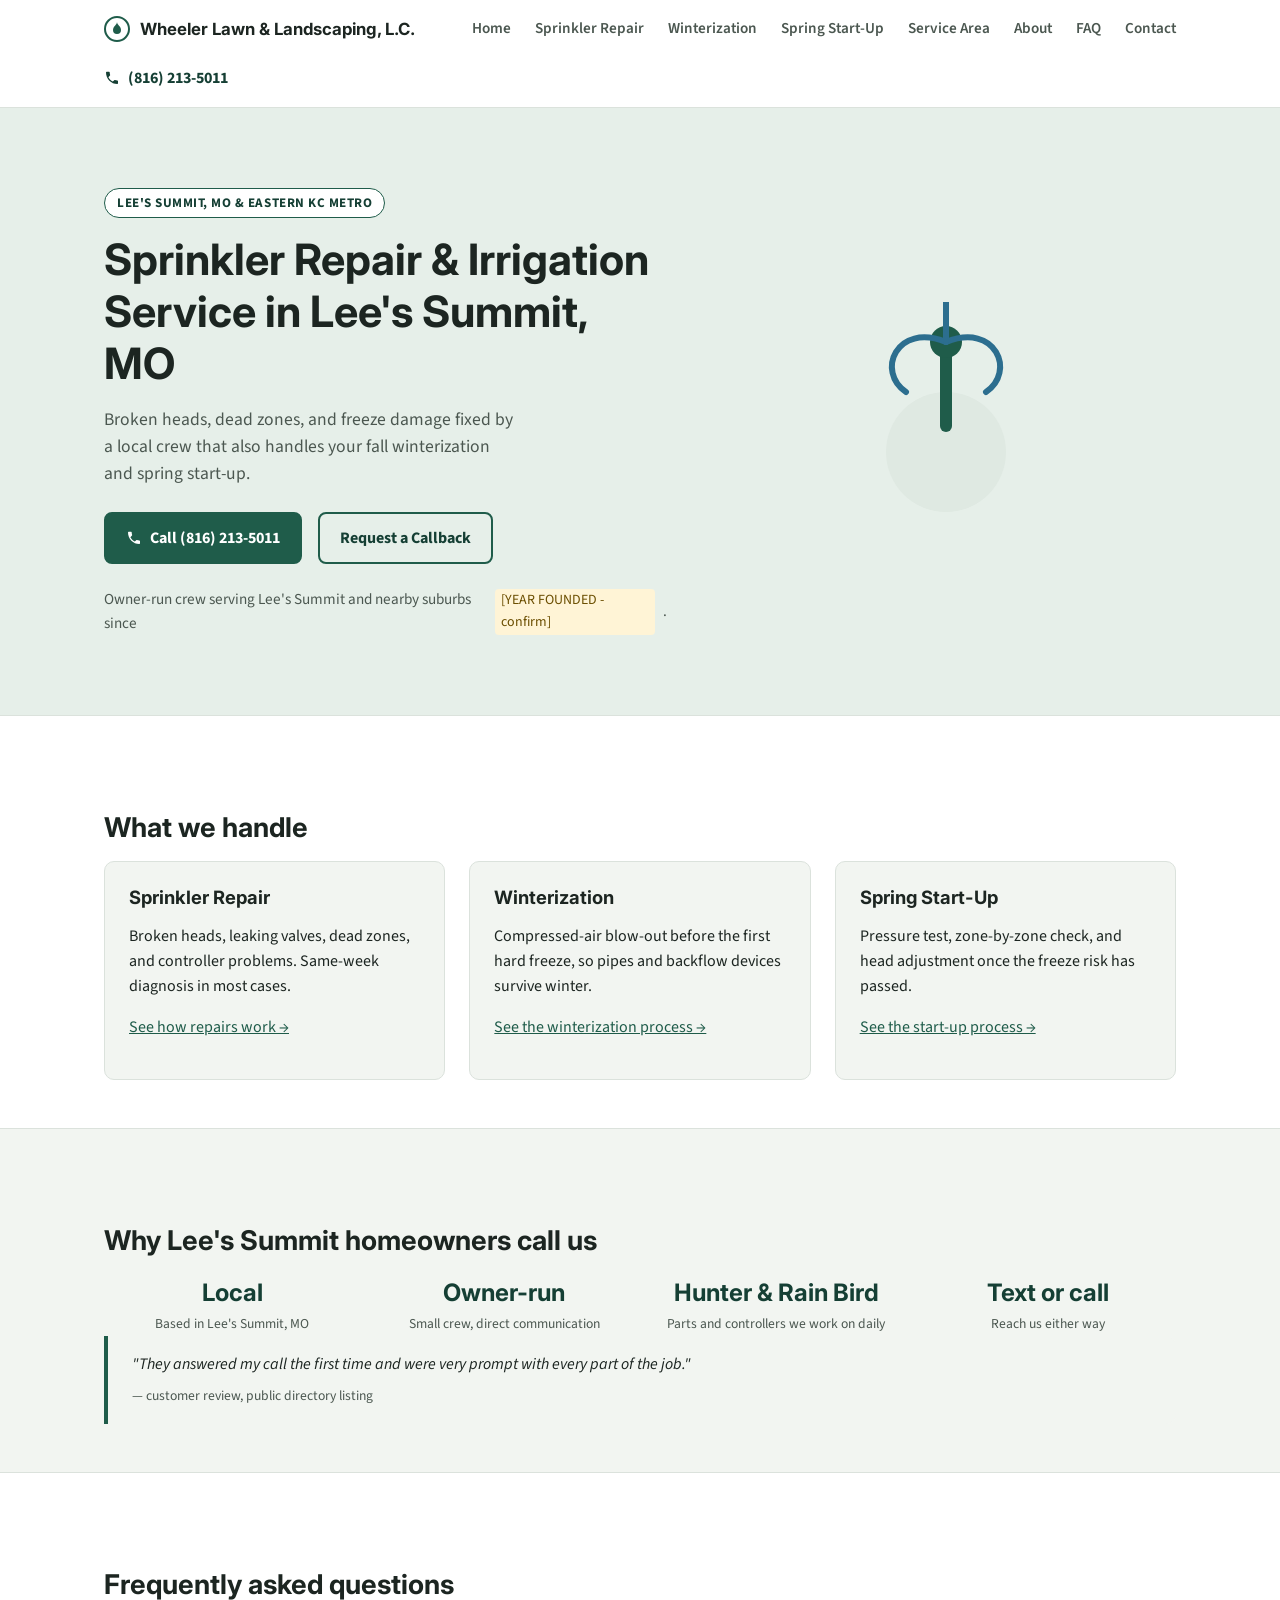
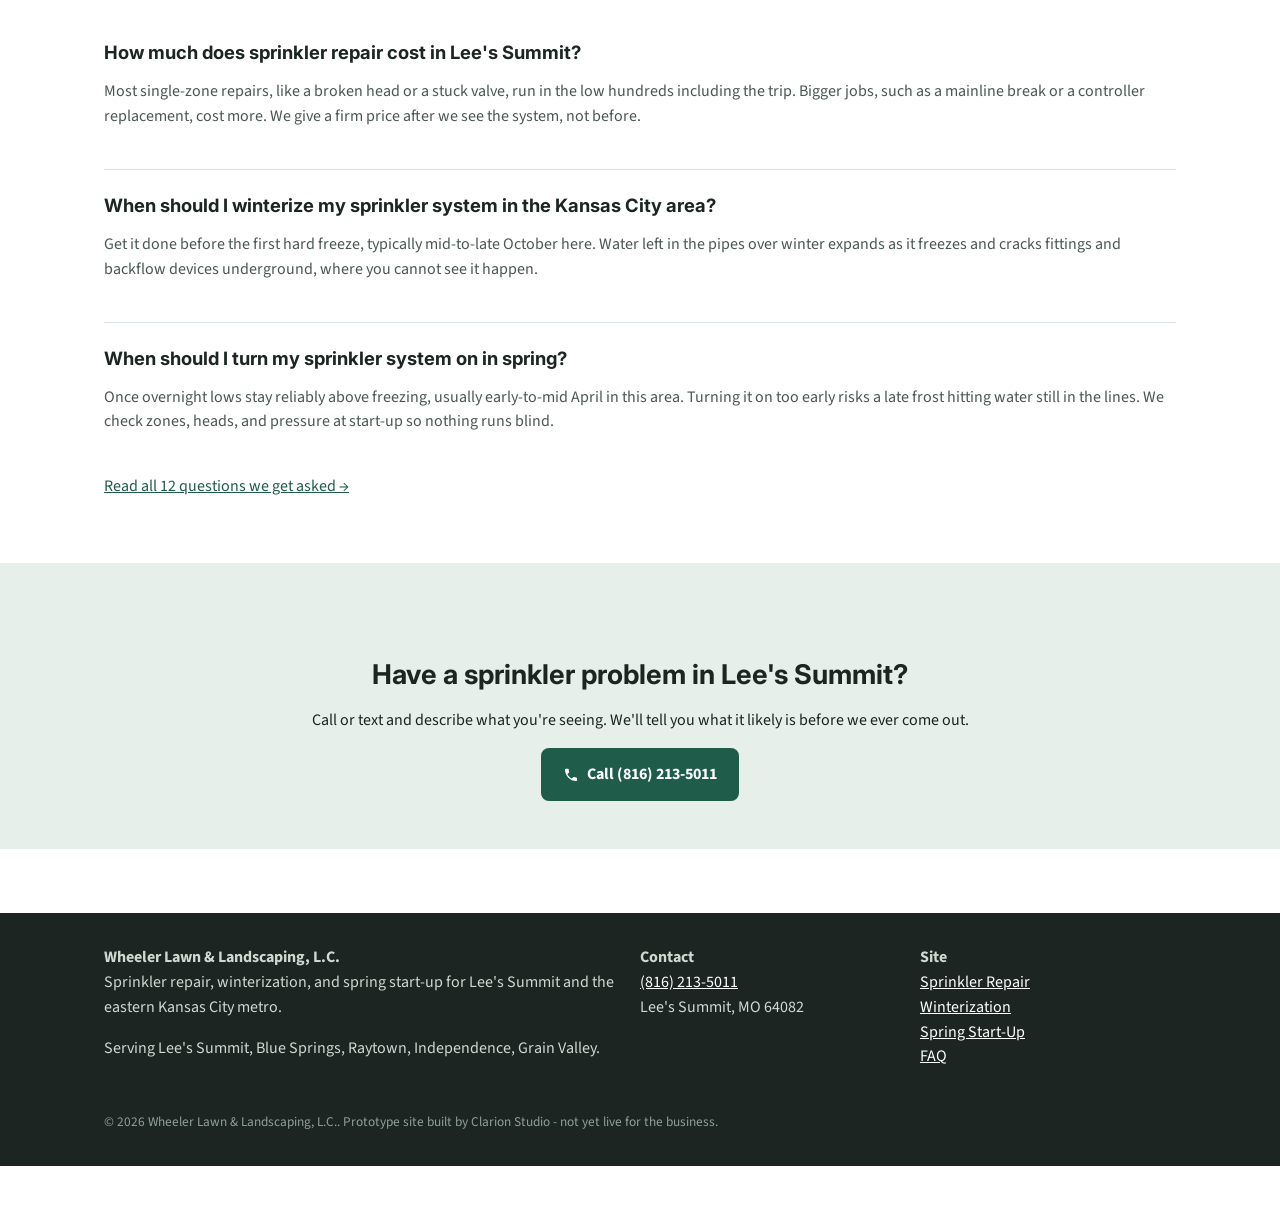
==== index.html @ 4f38b7ba "Add files via upload" ====
<!doctype html>
<html lang="en">
<head>
<meta charset="utf-8">
<title>Sprinkler Repair &amp; Irrigation | Lee's Summit, MO</title>
<meta name="description" content="Sprinkler repair, winterization, and spring start-up in Lee's Summit, MO. Local, owner-run crew serving the eastern Kansas City metro. Call (816) 213-5011.">
<meta name="viewport" content="width=device-width, initial-scale=1">
<link rel="canonical" href="https://proto-wheeler-lawn-landscaping.pages.dev/index.html">
  <meta name="robots" content="noindex">
<link rel="preconnect" href="https://fonts.googleapis.com">
<link rel="preconnect" href="https://fonts.gstatic.com" crossorigin>
<link href="https://fonts.googleapis.com/css2?family=Inter:wght@600;700;800&amp;family=Source+Sans+3:wght@400;600&amp;display=swap" rel="stylesheet">
<link rel="stylesheet" href="/styles.css">
<script type="application/ld+json">
{
  "@context": "https://schema.org",
  "@graph": [
    {
      "@type": "HomeAndConstructionBusiness",
      "@id": "https://proto-wheeler-lawn-landscaping.pages.dev/#business",
      "name": "Wheeler Lawn & Landscaping, L.C.",
      "telephone": "+18162135011",
      "url": "https://proto-wheeler-lawn-landscaping.pages.dev/",
      "priceRange": "$$",
      "address": {
        "@type": "PostalAddress",
        "addressLocality": "Lee's Summit",
        "addressRegion": "MO",
        "postalCode": "64082",
        "addressCountry": "US"
      },
      "areaServed": [
        {
          "@type": "City",
          "name": "Lee's Summit"
        },
        {
          "@type": "City",
          "name": "Blue Springs"
        },
        {
          "@type": "City",
          "name": "Raytown"
        },
        {
          "@type": "City",
          "name": "Independence"
        },
        {
          "@type": "City",
          "name": "Grain Valley"
        }
      ]
    },
    {
      "@type": "WebSite",
      "@id": "https://proto-wheeler-lawn-landscaping.pages.dev/#website",
      "url": "https://proto-wheeler-lawn-landscaping.pages.dev/",
      "name": "Wheeler Lawn & Landscaping, L.C."
    },
    {
      "@type": "FAQPage",
      "@id": "https://proto-wheeler-lawn-landscaping.pages.dev/#faq",
      "mainEntity": [
        {
          "@type": "Question",
          "name": "How much does sprinkler repair cost in Lee's Summit?",
          "acceptedAnswer": {
            "@type": "Answer",
            "text": "Most single-zone repairs, like a broken head or a stuck valve, run in the low hundreds including the trip. Bigger jobs, such as a mainline break or a controller replacement, cost more. We give a firm price after we see the system, not before."
          }
        },
        {
          "@type": "Question",
          "name": "When should I winterize my sprinkler system in the Kansas City area?",
          "acceptedAnswer": {
            "@type": "Answer",
            "text": "Get it done before the first hard freeze, typically mid-to-late October here. Water left in the pipes over winter expands as it freezes and cracks fittings and backflow devices underground, where you cannot see it happen."
          }
        },
        {
          "@type": "Question",
          "name": "When should I turn my sprinkler system on in spring?",
          "acceptedAnswer": {
            "@type": "Answer",
            "text": "Once overnight lows stay reliably above freezing, usually early-to-mid April in this area. Turning it on too early risks a late frost hitting water still in the lines. We check zones, heads, and pressure at start-up so nothing runs blind."
          }
        }
      ]
    }
  ]
}
</script>
</head>
<body>
<header class="site-header">
  <div class="wrap">
    <a class="brand" href="/index.html"><svg width="26" height="26" viewBox="0 0 26 26" fill="none" xmlns="http://www.w3.org/2000/svg" aria-hidden="true">
<circle cx="13" cy="13" r="12" stroke="#1f5c4a" stroke-width="2"/>
<path d="M13 6c0 3-4 4-4 8a4 4 0 0 0 8 0c0-4-4-5-4-8z" fill="#1f5c4a"/>
</svg><span>Wheeler Lawn &amp; Landscaping, L.C.</span></a>
    <nav class="primary" aria-label="Primary">
      <a href="/" aria-current="page">Home</a>
      <a href="/services/sprinkler-repair.html">Sprinkler Repair</a>
      <a href="/services/winterization.html">Winterization</a>
      <a href="/services/spring-startup.html">Spring Start-Up</a>
      <a href="/service-area.html">Service Area</a>
      <a href="/about.html">About</a>
      <a href="/faq.html">FAQ</a>
      <a href="/contact.html">Contact</a>
    </nav>
    <a class="header-phone" href="tel:+18162135011"><svg width="16" height="16" viewBox="0 0 24 24" fill="none" aria-hidden="true"><path d="M6.6 10.8c1.4 2.8 3.8 5.2 6.6 6.6l2.2-2.2c.3-.3.7-.4 1-.2 1.1.4 2.3.6 3.6.6.6 0 1 .4 1 1V20c0 .6-.4 1-1 1C10.9 21 3 13.1 3 3.6c0-.6.4-1 1-1H7.6c.6 0 1 .4 1 1 0 1.3.2 2.5.6 3.6.1.4 0 .8-.2 1L6.6 10.8z" fill="currentColor"/></svg>(816) 213-5011</a>
  </div>
</header>
<main>

<section class="hero">
  <div class="wrap">
    <div class="hero-copy">
      <span class="eyebrow">Lee's Summit, MO &amp; Eastern KC Metro</span>
      <h1>Sprinkler Repair &amp; Irrigation Service in Lee's Summit, MO</h1>
      <p class="lede">Broken heads, dead zones, and freeze damage fixed by a local crew that also handles your fall winterization and spring start-up.</p>
      <div class="hero-cta">
        <a class="btn btn-primary" href="tel:+18162135011"><svg width="16" height="16" viewBox="0 0 24 24" fill="none" aria-hidden="true"><path d="M6.6 10.8c1.4 2.8 3.8 5.2 6.6 6.6l2.2-2.2c.3-.3.7-.4 1-.2 1.1.4 2.3.6 3.6.6.6 0 1 .4 1 1V20c0 .6-.4 1-1 1C10.9 21 3 13.1 3 3.6c0-.6.4-1 1-1H7.6c.6 0 1 .4 1 1 0 1.3.2 2.5.6 3.6.1.4 0 .8-.2 1L6.6 10.8z" fill="currentColor"/></svg>Call (816) 213-5011</a>
        <a class="btn btn-secondary" href="/contact.html">Request a Callback</a>
      </div>
      <div class="proof-line">Owner-run crew serving Lee's Summit and nearby suburbs since <span class="tbd">[YEAR FOUNDED - confirm]</span>.</div>
    </div>
    <div class="hero-art" aria-hidden="true">
      <svg width="220" height="220" viewBox="0 0 220 220" fill="none">
        <circle cx="110" cy="150" r="60" fill="#dfe9e2"/>
        <rect x="104" y="40" width="12" height="90" rx="6" fill="#1f5c4a"/>
        <circle cx="110" cy="40" r="16" fill="#1f5c4a"/>
        <path d="M110 40 C60 20 40 70 70 90" stroke="#2c6e8f" stroke-width="6" fill="none" stroke-linecap="round"/>
        <path d="M110 40 C160 20 180 70 150 90" stroke="#2c6e8f" stroke-width="6" fill="none" stroke-linecap="round"/>
        <path d="M110 40 C110 -6 110 -6 110 -6" stroke="#2c6e8f" stroke-width="6" fill="none" stroke-linecap="round"/>
      </svg>
    </div>
  </div>
</section>

<section class="section-pad">
  <div class="wrap">
    <h2>What we handle</h2>
    <div class="grid-3">
      <div class="card">
        <h3>Sprinkler Repair</h3>
        <p>Broken heads, leaking valves, dead zones, and controller problems. Same-week diagnosis in most cases.</p>
        <p><a href="/services/sprinkler-repair.html">See how repairs work &rarr;</a></p>
      </div>
      <div class="card">
        <h3>Winterization</h3>
        <p>Compressed-air blow-out before the first hard freeze, so pipes and backflow devices survive winter.</p>
        <p><a href="/services/winterization.html">See the winterization process &rarr;</a></p>
      </div>
      <div class="card">
        <h3>Spring Start-Up</h3>
        <p>Pressure test, zone-by-zone check, and head adjustment once the freeze risk has passed.</p>
        <p><a href="/services/spring-startup.html">See the start-up process &rarr;</a></p>
      </div>
    </div>
  </div>
</section>

<section class="section-pad" style="background:var(--paper-soft);border-top:1px solid var(--line);border-bottom:1px solid var(--line)">
  <div class="wrap">
    <h2>Why Lee's Summit homeowners call us</h2>
    <div class="facts">
      <div class="fact"><strong>Local</strong><span>Based in Lee's Summit, MO</span></div>
      <div class="fact"><strong>Owner-run</strong><span>Small crew, direct communication</span></div>
      <div class="fact"><strong>Hunter &amp; Rain Bird</strong><span>Parts and controllers we work on daily</span></div>
      <div class="fact"><strong>Text or call</strong><span>Reach us either way</span></div>
    </div>
    <div class="review">
      <p>"They answered my call the first time and were very prompt with every part of the job."</p>
      <cite>&mdash; customer review, public directory listing</cite>
    </div>
  </div>
</section>

<section class="section-pad">
  <div class="wrap">
    <h2>Frequently asked questions</h2>
    <div class="qa"><h3>How much does sprinkler repair cost in Lee's Summit?</h3><p class="answer">Most single-zone repairs, like a broken head or a stuck valve, run in the low hundreds including the trip. Bigger jobs, such as a mainline break or a controller replacement, cost more. We give a firm price after we see the system, not before.</p></div>
    <div class="qa"><h3>When should I winterize my sprinkler system in the Kansas City area?</h3><p class="answer">Get it done before the first hard freeze, typically mid-to-late October here. Water left in the pipes over winter expands as it freezes and cracks fittings and backflow devices underground, where you cannot see it happen.</p></div>
    <div class="qa"><h3>When should I turn my sprinkler system on in spring?</h3><p class="answer">Once overnight lows stay reliably above freezing, usually early-to-mid April in this area. Turning it on too early risks a late frost hitting water still in the lines. We check zones, heads, and pressure at start-up so nothing runs blind.</p></div>
    <p><a href="/faq.html">Read all 12 questions we get asked &rarr;</a></p>
  </div>
</section>

<section class="section-pad" style="background:var(--accent-soft)">
  <div class="wrap" style="text-align:center">
    <h2>Have a sprinkler problem in Lee's Summit?</h2>
    <p>Call or text and describe what you're seeing. We'll tell you what it likely is before we ever come out.</p>
    <a class="btn btn-primary" href="tel:+18162135011"><svg width="16" height="16" viewBox="0 0 24 24" fill="none" aria-hidden="true"><path d="M6.6 10.8c1.4 2.8 3.8 5.2 6.6 6.6l2.2-2.2c.3-.3.7-.4 1-.2 1.1.4 2.3.6 3.6.6.6 0 1 .4 1 1V20c0 .6-.4 1-1 1C10.9 21 3 13.1 3 3.6c0-.6.4-1 1-1H7.6c.6 0 1 .4 1 1 0 1.3.2 2.5.6 3.6.1.4 0 .8-.2 1L6.6 10.8z" fill="currentColor"/></svg>Call (816) 213-5011</a>
  </div>
</section>

</main>
<footer class="site-footer">
  <div class="wrap">
    <div class="foot-grid">
      <div>
        <strong>Wheeler Lawn &amp; Landscaping, L.C.</strong>
        <p>Sprinkler repair, winterization, and spring start-up for Lee's Summit and the eastern Kansas City metro.</p>
        <p>Serving Lee's Summit, Blue Springs, Raytown, Independence, Grain Valley.</p>
      </div>
      <div>
        <strong>Contact</strong>
        <p><a href="tel:+18162135011">(816) 213-5011</a><br>Lee's Summit, MO 64082</p>
      </div>
      <div>
        <strong>Site</strong>
        <p><a href="/services/sprinkler-repair.html">Sprinkler Repair</a><br>
        <a href="/services/winterization.html">Winterization</a><br>
        <a href="/services/spring-startup.html">Spring Start-Up</a><br>
        <a href="/faq.html">FAQ</a></p>
      </div>
    </div>
    <small>&copy; 2026 Wheeler Lawn &amp; Landscaping, L.C.. Prototype site built by Clarion Studio - not yet live for the business.</small>
  </div>
</footer>
<div class="call-bar">
  <div class="wrap">
    <a class="call" href="tel:+18162135011"><svg width="16" height="16" viewBox="0 0 24 24" fill="none" aria-hidden="true"><path d="M6.6 10.8c1.4 2.8 3.8 5.2 6.6 6.6l2.2-2.2c.3-.3.7-.4 1-.2 1.1.4 2.3.6 3.6.6.6 0 1 .4 1 1V20c0 .6-.4 1-1 1C10.9 21 3 13.1 3 3.6c0-.6.4-1 1-1H7.6c.6 0 1 .4 1 1 0 1.3.2 2.5.6 3.6.1.4 0 .8-.2 1L6.6 10.8z" fill="currentColor"/></svg>Call (816) 213-5011</a>
    <a class="text" href="tel:+18162135011"><svg width="16" height="16" viewBox="0 0 24 24" fill="none" aria-hidden="true"><path d="M4 4h16v12H7l-3 3V4z" fill="currentColor"/></svg>Text Us</a>
  </div>
</div>
</body>
</html>
---- styles.css ----
/* Wheeler Lawn & Landscaping — prototype site styles */
:root{
  --ink:#1c2521;
  --ink-soft:#4b5750;
  --paper:#ffffff;
  --paper-soft:#f2f5f1;
  --line:#dbe2dc;
  --accent:#1f5c4a;
  --accent-dark:#153f34;
  --accent-soft:#e6efe9;
  --sky:#2c6e8f;
  --radius:10px;
  --max:1120px;
  --sp-1:8px;
  --sp-2:16px;
  --sp-3:24px;
  --sp-4:32px;
  --sp-5:48px;
  --sp-6:64px;
}
*{box-sizing:border-box}
html{-webkit-text-size-adjust:100%}
body{
  margin:0;
  font-family:"Source Sans 3", Arial, Helvetica, sans-serif;
  color:var(--ink);
  background:var(--paper);
  line-height:1.55;
  padding-bottom:64px; /* room for sticky call bar on mobile */
}
h1,h2,h3{
  font-family:"Inter", Arial, Helvetica, sans-serif;
  font-weight:700;
  line-height:1.2;
  color:var(--ink);
  margin:0 0 var(--sp-2);
}
h1{font-size:clamp(1.9rem,4.5vw,2.7rem)}
h2{font-size:clamp(1.35rem,3vw,1.7rem);margin-top:var(--sp-5)}
h3{font-size:1.15rem;margin-top:var(--sp-3)}
p{margin:0 0 var(--sp-2)}
a{color:var(--accent)}
a:hover{color:var(--accent-dark)}
.wrap{max-width:var(--max);margin:0 auto;padding:0 var(--sp-3)}
img{max-width:100%;display:block}

/* header */
.site-header{border-bottom:1px solid var(--line);background:var(--paper)}
.site-header .wrap{display:flex;align-items:center;justify-content:space-between;padding-top:var(--sp-2);padding-bottom:var(--sp-2);gap:var(--sp-3);flex-wrap:wrap}
.brand{display:flex;align-items:center;gap:10px;font-family:"Inter",sans-serif;font-weight:700;font-size:1.05rem;color:var(--ink);text-decoration:none}
.brand svg{flex:none}
nav.primary{display:flex;gap:var(--sp-3);flex-wrap:wrap;font-size:.95rem}
nav.primary a{color:var(--ink-soft);text-decoration:none;font-weight:600}
nav.primary a:hover{color:var(--accent)}
.header-phone{display:flex;align-items:center;gap:8px;font-weight:700;color:var(--accent-dark);text-decoration:none;white-space:nowrap}
.header-phone svg{flex:none}

/* hero */
.hero{background:var(--accent-soft);border-bottom:1px solid var(--line)}
.hero .wrap{padding-top:var(--sp-6);padding-bottom:var(--sp-6);display:grid;grid-template-columns:1.1fr .9fr;gap:var(--sp-5);align-items:center}
.hero .eyebrow{display:inline-block;font-size:.82rem;font-weight:700;letter-spacing:.04em;text-transform:uppercase;color:var(--accent-dark);background:#fff;border:1px solid var(--accent);border-radius:999px;padding:4px 12px;margin-bottom:var(--sp-2)}
.hero .lede{font-size:1.1rem;color:var(--ink-soft);max-width:46ch}
.hero-cta{display:flex;gap:var(--sp-2);flex-wrap:wrap;margin-top:var(--sp-3)}
.hero-art{display:flex;align-items:center;justify-content:center}
.proof-line{margin-top:var(--sp-3);font-size:.95rem;color:var(--ink-soft);display:flex;align-items:center;gap:8px}

/* buttons */
.btn{display:inline-flex;align-items:center;gap:8px;font-weight:700;text-decoration:none;padding:12px 20px;border-radius:8px;font-size:1rem;border:2px solid var(--accent)}
.btn-primary{background:var(--accent);color:#fff}
.btn-primary:hover{background:var(--accent-dark);border-color:var(--accent-dark);color:#fff}
.btn-secondary{background:transparent;color:var(--accent-dark)}
.btn-secondary:hover{background:#fff}

/* sections */
section{padding:var(--sp-2) 0}
.section-pad{padding:var(--sp-5) 0}
.grid-3{display:grid;grid-template-columns:repeat(3,1fr);gap:var(--sp-3)}
.grid-2{display:grid;grid-template-columns:1fr 1fr;gap:var(--sp-3)}
.card{background:var(--paper-soft);border:1px solid var(--line);border-radius:var(--radius);padding:var(--sp-3)}
.card h3{margin-top:0}
.facts{display:grid;grid-template-columns:repeat(4,1fr);gap:var(--sp-2);text-align:center}
.facts .fact strong{display:block;font-family:"Inter",sans-serif;font-size:1.5rem;color:var(--accent-dark)}
.facts .fact span{font-size:.85rem;color:var(--ink-soft)}

/* qa blocks */
.qa{border-top:1px solid var(--line);padding:var(--sp-3) 0}
.qa:first-of-type{border-top:none}
.qa h2,.qa h3{margin-top:0}
.qa .answer{color:var(--ink-soft)}

/* review */
.review{border-left:4px solid var(--accent);padding:var(--sp-2) var(--sp-3);background:var(--paper-soft);border-radius:0 var(--radius) var(--radius) 0}
.review p{font-style:italic;margin-bottom:6px}
.review cite{font-style:normal;font-size:.85rem;color:var(--ink-soft)}

/* tables */
table{width:100%;border-collapse:collapse;margin:var(--sp-2) 0}
th,td{text-align:left;padding:10px 12px;border-bottom:1px solid var(--line)}
th{font-family:"Inter",sans-serif;font-size:.85rem;text-transform:uppercase;letter-spacing:.03em;color:var(--ink-soft)}

/* service area list */
.area-list{display:grid;grid-template-columns:repeat(3,1fr);gap:8px 24px;list-style:none;margin:var(--sp-2) 0;padding:0}
.area-list li{padding:8px 0;border-bottom:1px dashed var(--line)}

/* placeholders */
.tbd{background:#fff4d6;color:#6b4e00;padding:1px 6px;border-radius:4px;font-size:.92em}

/* footer */
footer.site-footer{background:var(--ink);color:#cfd8d1;margin-top:var(--sp-6)}
footer.site-footer .wrap{padding:var(--sp-4) var(--sp-3)}
footer.site-footer a{color:#fff}
footer.site-footer .foot-grid{display:grid;grid-template-columns:2fr 1fr 1fr;gap:var(--sp-3);margin-bottom:var(--sp-3)}
footer.site-footer small{color:#8fa098}

/* sticky mobile call bar */
.call-bar{position:fixed;left:0;right:0;bottom:0;display:none;background:var(--accent-dark);color:#fff;z-index:50;box-shadow:0 -2px 10px rgba(0,0,0,.15)}
.call-bar .wrap{display:flex;padding:0;max-width:none}
.call-bar a{flex:1;text-align:center;padding:14px 10px;color:#fff;text-decoration:none;font-weight:700;font-size:.95rem;display:flex;align-items:center;justify-content:center;gap:8px}
.call-bar a.call{background:var(--accent)}
.call-bar a.text{background:var(--accent-dark);border-left:1px solid rgba(255,255,255,.2)}

@media (max-width:860px){
  .hero .wrap{grid-template-columns:1fr}
  .hero-art{order:-1;max-width:220px;margin:0 auto}
  .grid-3{grid-template-columns:1fr}
  .grid-2{grid-template-columns:1fr}
  .facts{grid-template-columns:repeat(2,1fr)}
  .area-list{grid-template-columns:repeat(2,1fr)}
  footer.site-footer .foot-grid{grid-template-columns:1fr}
  .call-bar{display:block}
  body{padding-bottom:56px}
}
@media (max-width:480px){
  .area-list{grid-template-columns:1fr}
}
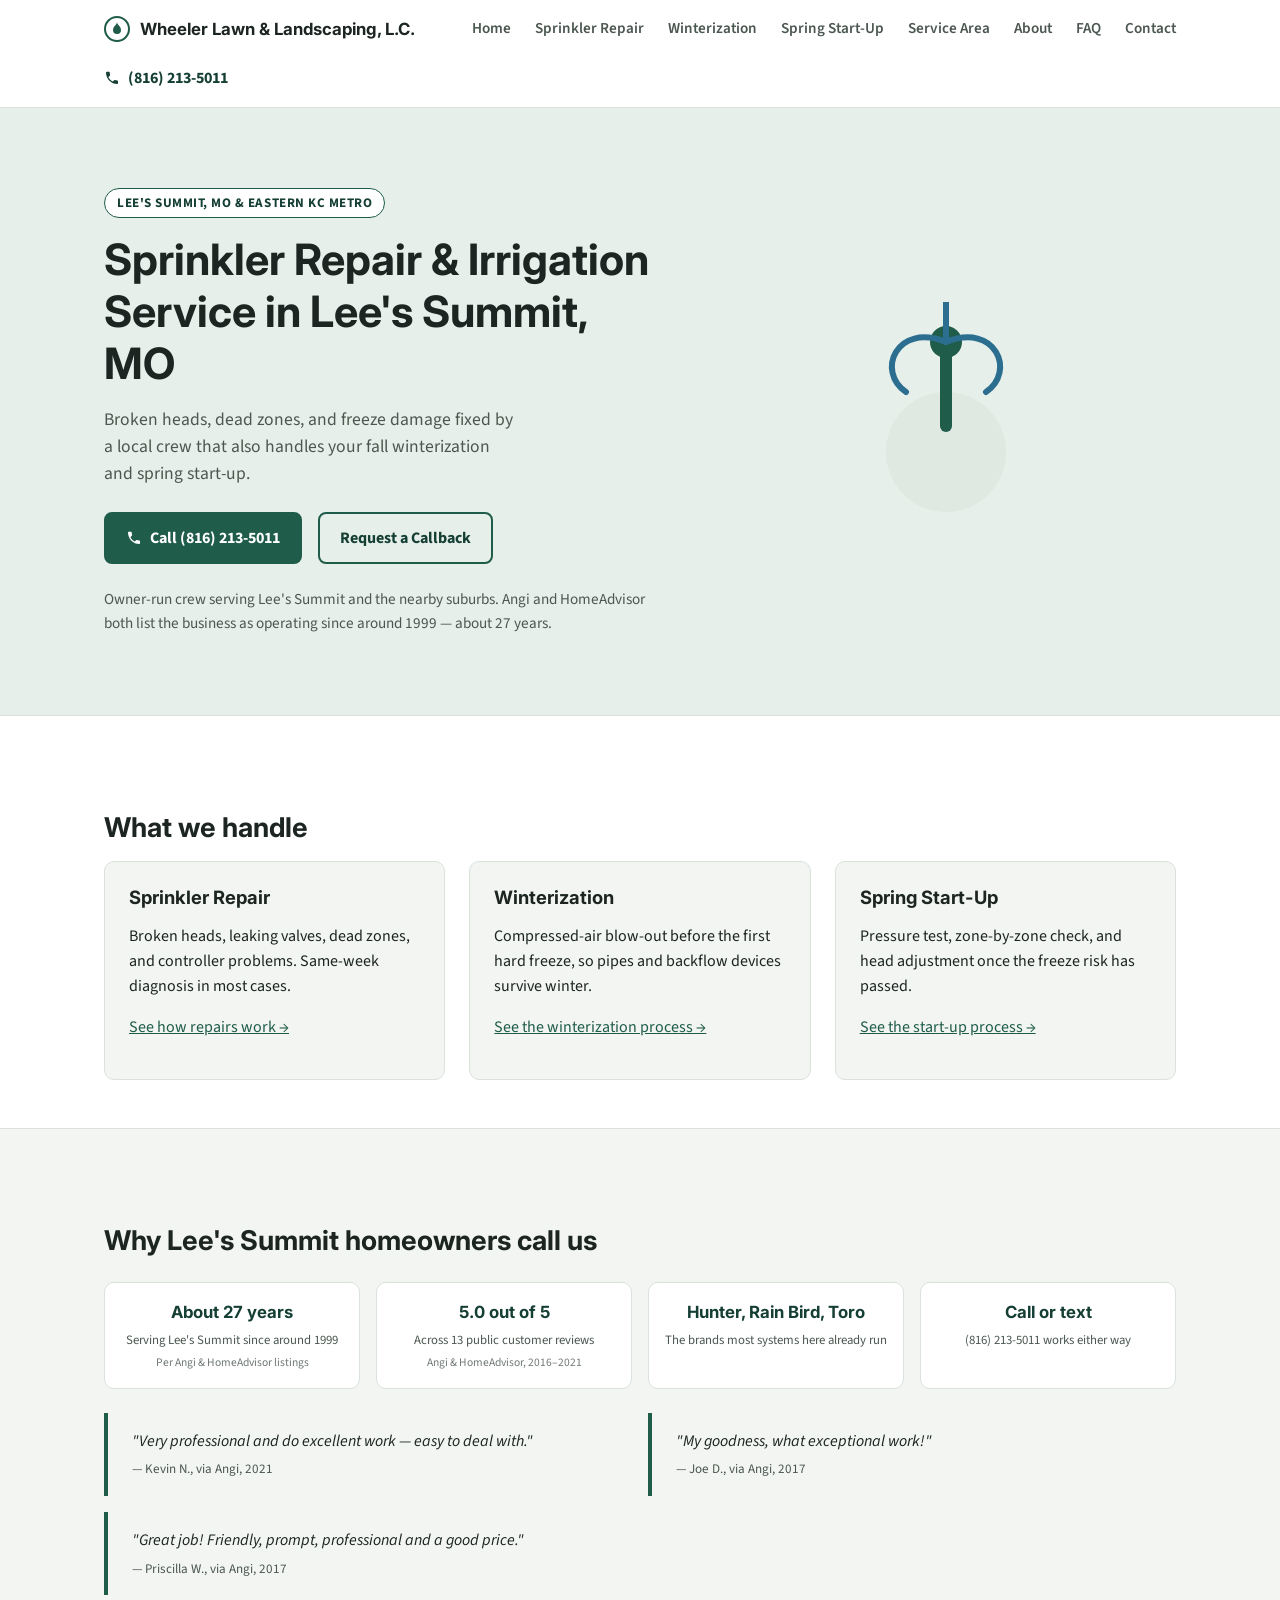
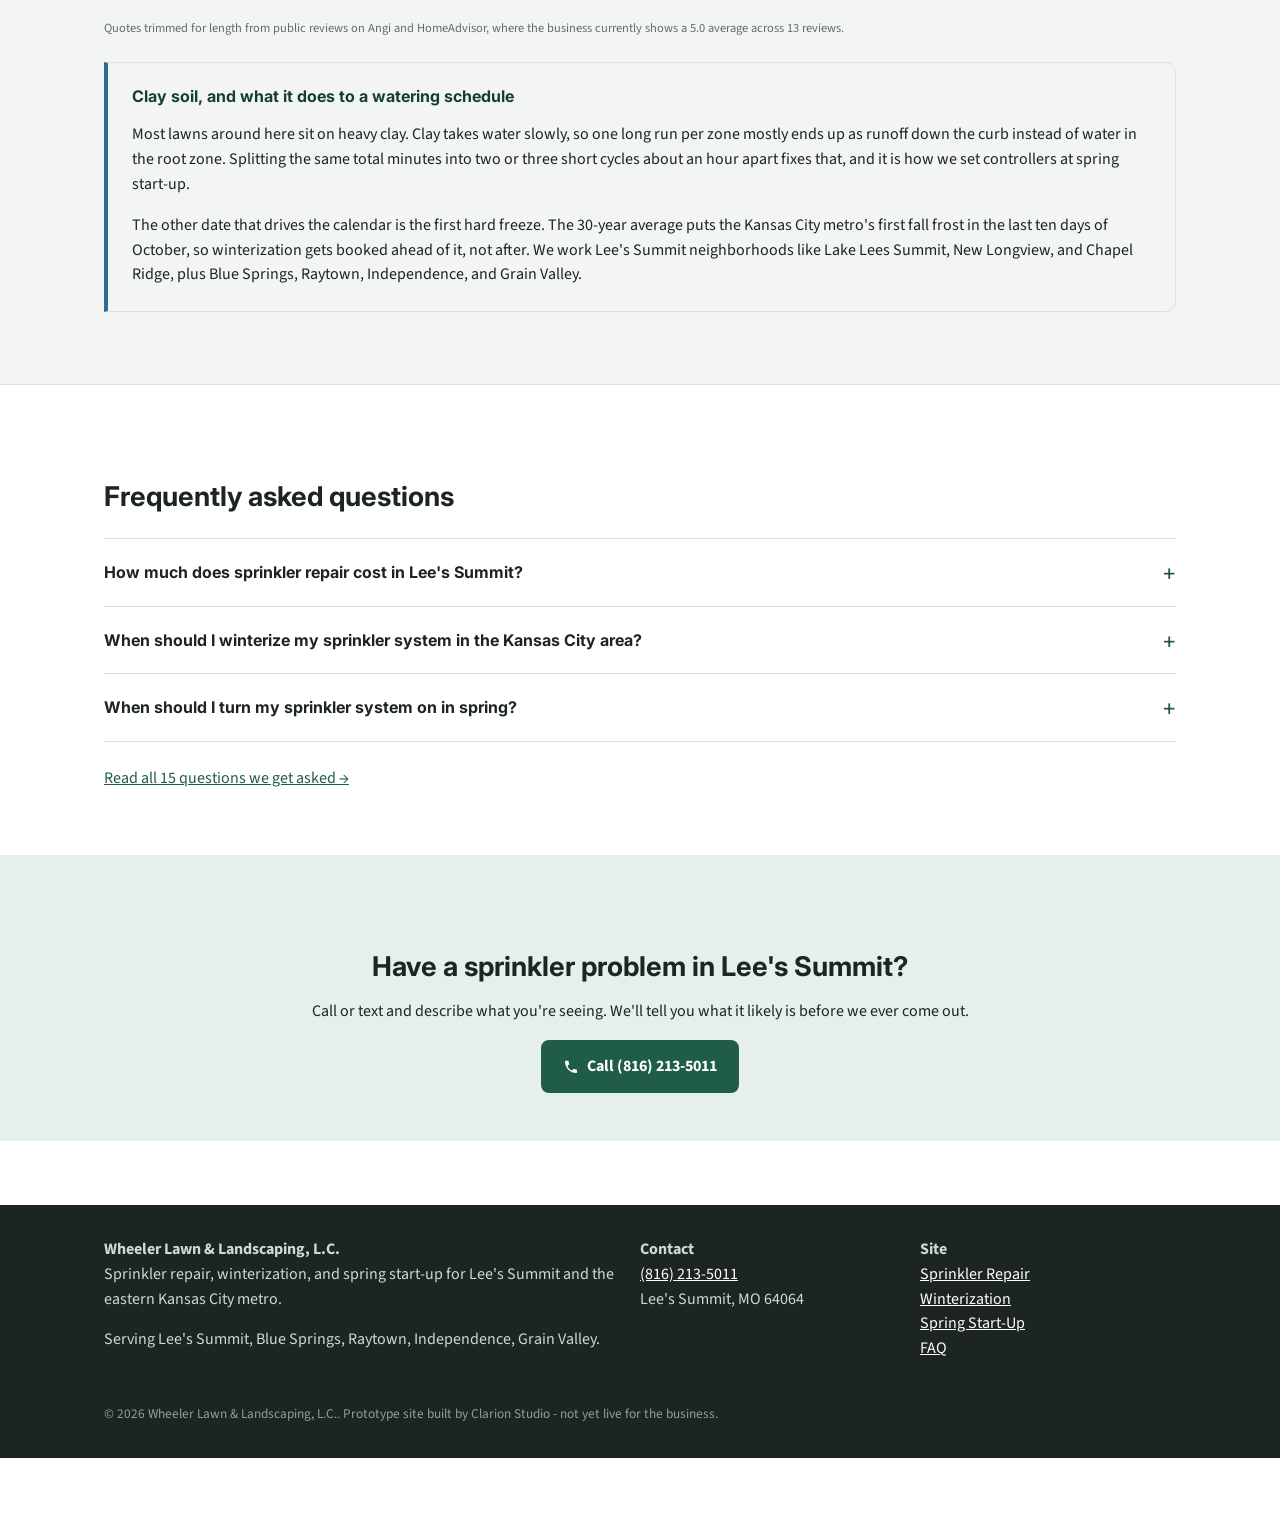
==== commit 0bdb892d: "Add files via upload" ====
--- a/index.html
+++ b/index.html
@@ -5,7 +5,7 @@
 <title>Sprinkler Repair &amp; Irrigation | Lee's Summit, MO</title>
 <meta name="description" content="Sprinkler repair, winterization, and spring start-up in Lee's Summit, MO. Local, owner-run crew serving the eastern Kansas City metro. Call (816) 213-5011.">
 <meta name="viewport" content="width=device-width, initial-scale=1">
-<link rel="canonical" href="https://proto-wheeler-lawn-landscaping.pages.dev/index.html">
+<link rel="canonical" href="https://wheeler-lawn-landscaping.pages.dev/index.html">
   <meta name="robots" content="noindex">
 <link rel="preconnect" href="https://fonts.googleapis.com">
 <link rel="preconnect" href="https://fonts.gstatic.com" crossorigin>
@@ -17,16 +17,16 @@
   "@graph": [
     {
       "@type": "HomeAndConstructionBusiness",
-      "@id": "https://proto-wheeler-lawn-landscaping.pages.dev/#business",
+      "@id": "https://wheeler-lawn-landscaping.pages.dev/#business",
       "name": "Wheeler Lawn & Landscaping, L.C.",
       "telephone": "+18162135011",
-      "url": "https://proto-wheeler-lawn-landscaping.pages.dev/",
+      "url": "https://wheeler-lawn-landscaping.pages.dev/",
       "priceRange": "$$",
       "address": {
         "@type": "PostalAddress",
         "addressLocality": "Lee's Summit",
         "addressRegion": "MO",
-        "postalCode": "64082",
+        "postalCode": "64064",
         "addressCountry": "US"
       },
       "areaServed": [
@@ -54,13 +54,13 @@
     },
     {
       "@type": "WebSite",
-      "@id": "https://proto-wheeler-lawn-landscaping.pages.dev/#website",
-      "url": "https://proto-wheeler-lawn-landscaping.pages.dev/",
+      "@id": "https://wheeler-lawn-landscaping.pages.dev/#website",
+      "url": "https://wheeler-lawn-landscaping.pages.dev/",
       "name": "Wheeler Lawn & Landscaping, L.C."
     },
     {
       "@type": "FAQPage",
-      "@id": "https://proto-wheeler-lawn-landscaping.pages.dev/#faq",
+      "@id": "https://wheeler-lawn-landscaping.pages.dev/#faq",
       "mainEntity": [
         {
           "@type": "Question",
@@ -124,7 +124,7 @@
         <a class="btn btn-primary" href="tel:+18162135011"><svg width="16" height="16" viewBox="0 0 24 24" fill="none" aria-hidden="true"><path d="M6.6 10.8c1.4 2.8 3.8 5.2 6.6 6.6l2.2-2.2c.3-.3.7-.4 1-.2 1.1.4 2.3.6 3.6.6.6 0 1 .4 1 1V20c0 .6-.4 1-1 1C10.9 21 3 13.1 3 3.6c0-.6.4-1 1-1H7.6c.6 0 1 .4 1 1 0 1.3.2 2.5.6 3.6.1.4 0 .8-.2 1L6.6 10.8z" fill="currentColor"/></svg>Call (816) 213-5011</a>
         <a class="btn btn-secondary" href="/contact.html">Request a Callback</a>
       </div>
-      <div class="proof-line">Owner-run crew serving Lee's Summit and nearby suburbs since <span class="tbd">[YEAR FOUNDED - confirm]</span>.</div>
+      <div class="proof-line">Owner-run crew serving Lee's Summit and the nearby suburbs. Angi and HomeAdvisor both list the business as operating since around 1999 &mdash; about 27 years.</div>
     </div>
     <div class="hero-art" aria-hidden="true">
       <svg width="220" height="220" viewBox="0 0 220 220" fill="none">
@@ -165,15 +165,47 @@
 <section class="section-pad" style="background:var(--paper-soft);border-top:1px solid var(--line);border-bottom:1px solid var(--line)">
   <div class="wrap">
     <h2>Why Lee's Summit homeowners call us</h2>
-    <div class="facts">
-      <div class="fact"><strong>Local</strong><span>Based in Lee's Summit, MO</span></div>
-      <div class="fact"><strong>Owner-run</strong><span>Small crew, direct communication</span></div>
-      <div class="fact"><strong>Hunter &amp; Rain Bird</strong><span>Parts and controllers we work on daily</span></div>
-      <div class="fact"><strong>Text or call</strong><span>Reach us either way</span></div>
-    </div>
-    <div class="review">
-      <p>"They answered my call the first time and were very prompt with every part of the job."</p>
-      <cite>&mdash; customer review, public directory listing</cite>
+    <div class="trust-bar">
+      <div class="trust-chip">
+        <strong>About 27 years</strong>
+        <span>Serving Lee's Summit since around 1999</span>
+        <small>Per Angi &amp; HomeAdvisor listings</small>
+      </div>
+      <div class="trust-chip">
+        <strong>5.0 out of 5</strong>
+        <span>Across 13 public customer reviews</span>
+        <small>Angi &amp; HomeAdvisor, 2016&ndash;2021</small>
+      </div>
+      <div class="trust-chip">
+        <strong>Hunter, Rain Bird, Toro</strong>
+        <span>The brands most systems here already run</span>
+      </div>
+      <div class="trust-chip">
+        <strong>Call or text</strong>
+        <span>(816) 213-5011 works either way</span>
+      </div>
+    </div>
+
+    <div class="review-grid">
+      <div class="review-card">
+        <p>"Very professional and do excellent work &mdash; easy to deal with."</p>
+        <cite>&mdash; Kevin N., via Angi, 2021</cite>
+      </div>
+      <div class="review-card">
+        <p>"My goodness, what exceptional work!"</p>
+        <cite>&mdash; Joe D., via Angi, 2017</cite>
+      </div>
+      <div class="review-card">
+        <p>"Great job! Friendly, prompt, professional and a good price."</p>
+        <cite>&mdash; Priscilla W., via Angi, 2017</cite>
+      </div>
+    </div>
+    <p class="source-note">Quotes trimmed for length from public reviews on Angi and HomeAdvisor, where the business currently shows a 5.0 average across 13 reviews.</p>
+
+    <div class="local-detail">
+      <h3>Clay soil, and what it does to a watering schedule</h3>
+      <p>Most lawns around here sit on heavy clay. Clay takes water slowly, so one long run per zone mostly ends up as runoff down the curb instead of water in the root zone. Splitting the same total minutes into two or three short cycles about an hour apart fixes that, and it is how we set controllers at spring start-up.</p>
+      <p>The other date that drives the calendar is the first hard freeze. The 30-year average puts the Kansas City metro's first fall frost in the last ten days of October, so winterization gets booked ahead of it, not after. We work Lee's Summit neighborhoods like Lake Lees Summit, New Longview, and Chapel Ridge, plus Blue Springs, Raytown, Independence, and Grain Valley.</p>
     </div>
   </div>
 </section>
@@ -181,10 +213,21 @@
 <section class="section-pad">
   <div class="wrap">
     <h2>Frequently asked questions</h2>
-    <div class="qa"><h3>How much does sprinkler repair cost in Lee's Summit?</h3><p class="answer">Most single-zone repairs, like a broken head or a stuck valve, run in the low hundreds including the trip. Bigger jobs, such as a mainline break or a controller replacement, cost more. We give a firm price after we see the system, not before.</p></div>
-    <div class="qa"><h3>When should I winterize my sprinkler system in the Kansas City area?</h3><p class="answer">Get it done before the first hard freeze, typically mid-to-late October here. Water left in the pipes over winter expands as it freezes and cracks fittings and backflow devices underground, where you cannot see it happen.</p></div>
-    <div class="qa"><h3>When should I turn my sprinkler system on in spring?</h3><p class="answer">Once overnight lows stay reliably above freezing, usually early-to-mid April in this area. Turning it on too early risks a late frost hitting water still in the lines. We check zones, heads, and pressure at start-up so nothing runs blind.</p></div>
-    <p><a href="/faq.html">Read all 12 questions we get asked &rarr;</a></p>
+    <div class="faq-accordion">
+      <details class="faq-item">
+        <summary>How much does sprinkler repair cost in Lee's Summit?</summary>
+        <p class="answer">Most single-zone repairs, like a broken head or a stuck valve, run in the low hundreds including the trip. Bigger jobs, such as a mainline break or a controller replacement, cost more. We give a firm price after we see the system, not before.</p>
+      </details>
+      <details class="faq-item">
+        <summary>When should I winterize my sprinkler system in the Kansas City area?</summary>
+        <p class="answer">Get it done before the first hard freeze, typically mid-to-late October here. Water left in the pipes over winter expands as it freezes and cracks fittings and backflow devices underground, where you cannot see it happen.</p>
+      </details>
+      <details class="faq-item">
+        <summary>When should I turn my sprinkler system on in spring?</summary>
+        <p class="answer">Once overnight lows stay reliably above freezing, usually early-to-mid April in this area. Turning it on too early risks a late frost hitting water still in the lines. We check zones, heads, and pressure at start-up so nothing runs blind.</p>
+      </details>
+    </div>
+    <p><a href="/faq.html">Read all 15 questions we get asked &rarr;</a></p>
   </div>
 </section>
 
@@ -207,7 +250,7 @@
       </div>
       <div>
         <strong>Contact</strong>
-        <p><a href="tel:+18162135011">(816) 213-5011</a><br>Lee's Summit, MO 64082</p>
+        <p><a href="tel:+18162135011">(816) 213-5011</a><br>Lee's Summit, MO 64064</p>
       </div>
       <div>
         <strong>Site</strong>
--- a/styles.css
+++ b/styles.css
@@ -133,3 +133,43 @@
 @media (max-width:480px){
   .area-list{grid-template-columns:1fr}
 }
+
+/* trust bar — concrete stat chips */
+.trust-bar{display:grid;grid-template-columns:repeat(4,1fr);gap:var(--sp-2);margin:var(--sp-3) 0}
+.trust-chip{background:var(--paper);border:1px solid var(--line);border-radius:var(--radius);padding:var(--sp-2);text-align:center}
+.trust-chip strong{display:block;font-family:"Inter",sans-serif;font-size:1.05rem;color:var(--accent-dark);margin-bottom:2px}
+.trust-chip span{font-size:.8rem;color:var(--ink-soft)}
+.trust-chip small{display:block;font-size:.72rem;color:var(--ink-soft);opacity:.8;margin-top:2px}
+
+/* review grid — real attributed testimonials */
+.review-grid{display:grid;grid-template-columns:repeat(2,1fr);gap:var(--sp-2);margin:var(--sp-3) 0}
+.review-card{border-left:4px solid var(--accent);padding:var(--sp-2) var(--sp-3);background:var(--paper-soft);border-radius:0 var(--radius) var(--radius) 0}
+.review-card p{font-style:italic;margin-bottom:6px}
+.review-card cite{font-style:normal;font-size:.82rem;color:var(--ink-soft);display:block}
+
+/* local-detail callout */
+.local-detail{background:var(--paper-soft);border:1px solid var(--line);border-left:4px solid var(--sky);border-radius:0 var(--radius) var(--radius) 0;padding:var(--sp-3);margin:var(--sp-3) 0}
+.local-detail h3{margin-top:0;font-size:1rem;color:var(--accent-dark)}
+.local-detail p:last-child{margin-bottom:0}
+
+/* native <details> accordion — deploy-safe, zero JS, content present without it */
+.faq-accordion{border-top:1px solid var(--line);margin:var(--sp-3) 0}
+details.faq-item{border-bottom:1px solid var(--line)}
+details.faq-item summary{cursor:pointer;list-style:none;padding:var(--sp-2) 0;font-family:"Inter",sans-serif;font-weight:700;font-size:1rem;display:flex;justify-content:space-between;align-items:center;gap:var(--sp-2)}
+details.faq-item summary::-webkit-details-marker{display:none}
+details.faq-item summary::after{content:"+";font-size:1.4rem;font-weight:400;color:var(--accent);flex:none;transition:transform .15s ease}
+details.faq-item[open] summary::after{transform:rotate(45deg)}
+details.faq-item .answer{color:var(--ink-soft);padding-bottom:var(--sp-2);margin:0}
+details.faq-item summary:hover{color:var(--accent-dark)}
+
+/* neighborhood chip list */
+.chip-list{display:flex;flex-wrap:wrap;gap:8px;margin:var(--sp-2) 0}
+.chip-list .chip{background:var(--accent-soft);border:1px solid var(--line);border-radius:999px;padding:6px 14px;font-size:.88rem;color:var(--ink)}
+
+/* source note — honest attribution for directory-sourced facts */
+.source-note{font-size:.78rem;color:var(--ink-soft);opacity:.85}
+
+@media (max-width:860px){
+  .trust-bar{grid-template-columns:repeat(2,1fr)}
+  .review-grid{grid-template-columns:1fr}
+}
